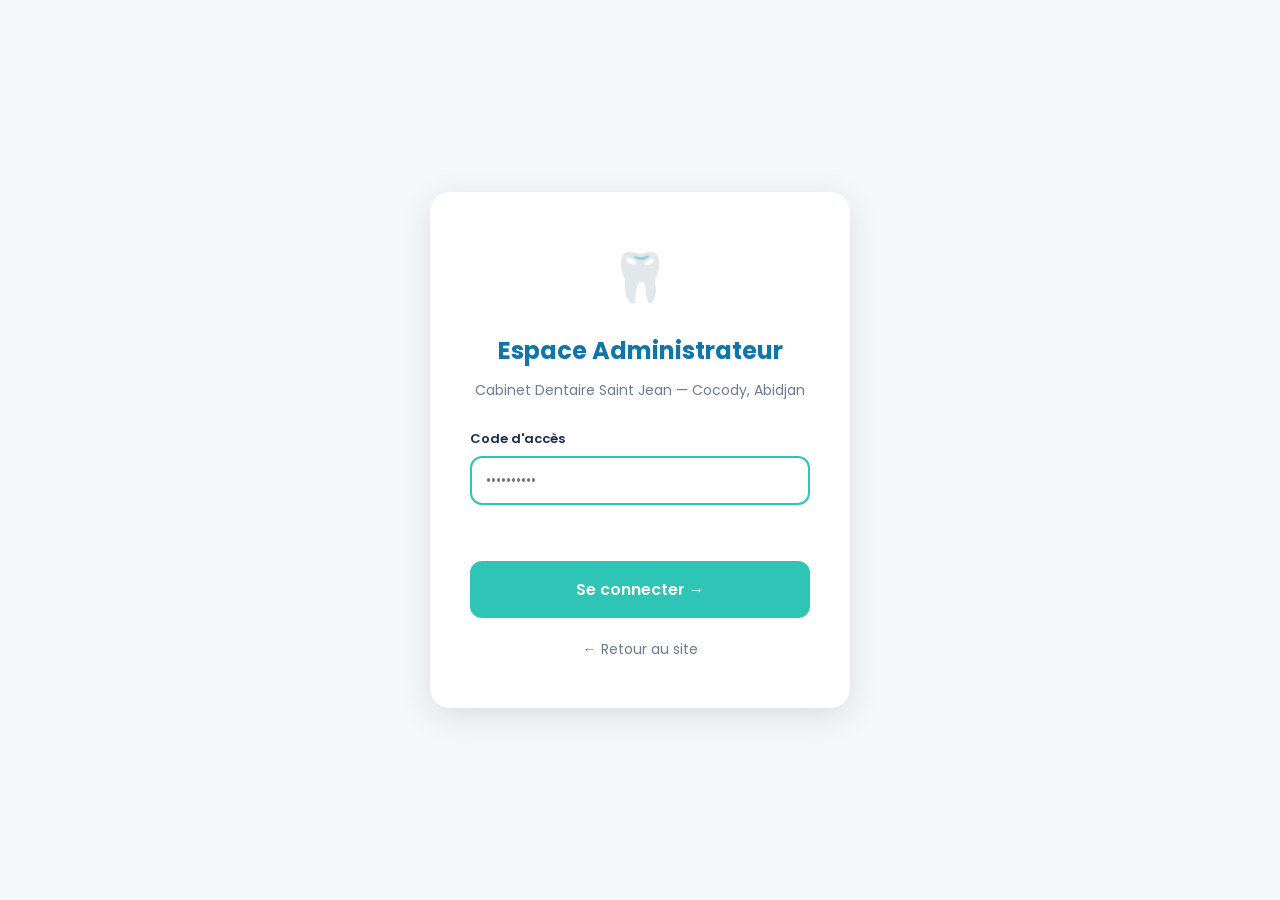
==== admin.html @ 327d853f "Add files via upload" ====
<!DOCTYPE html>
<html lang="fr">
<head>
  <meta charset="UTF-8" />
  <meta name="viewport" content="width=device-width, initial-scale=1.0" />
  <title>Administration — Cabinet Dentaire Saint Jean</title>
  <link rel="preconnect" href="https://fonts.googleapis.com">
  <link rel="preconnect" href="https://fonts.gstatic.com" crossorigin>
  <link href="https://fonts.googleapis.com/css2?family=Poppins:wght@300;400;500;600;700;800&display=swap" rel="stylesheet">
  <link rel="stylesheet" href="styles.css" />
</head>
<body class="admin-body">
  <div class="admin-login-card">
    <div class="logo-icon">🦷</div>
    <h1>Espace Administrateur</h1>
    <p>Cabinet Dentaire Saint Jean — Cocody, Abidjan</p>
    <form onsubmit="adminLogin(event)">
      <div class="form-group">
        <label for="adminPass">Code d'accès</label>
        <input type="password" id="adminPass" required placeholder="••••••••••" autocomplete="off" autofocus />
      </div>
      <div class="form-error" id="adminError"></div>
      <button type="submit" class="btn btn-cta btn-lg">Se connecter →</button>
    </form>
    <a href="index.html" class="admin-back">← Retour au site</a>
  </div>

  <script>
    const ADMIN_CODE = 'Digitaldream';

    function adminLogin(event) {
      event.preventDefault();
      const code = document.getElementById('adminPass').value.trim();
      const error = document.getElementById('adminError');
      if (code === ADMIN_CODE) {
        sessionStorage.setItem('admin', 'true');
        window.location.href = 'dashboard.html';
      } else {
        error.textContent = 'Code d\'accès incorrect.';
        document.getElementById('adminPass').value = '';
      }
    }
  </script>
</body>
</html>
---- styles.css ----
:root {
  --white: #FFFFFF;
  --primary: #0E76A8;
  --primary-dark: #0A5A82;
  --primary-light: #E8F4FA;
  --accent: #2EC4B6;
  --accent-dark: #25A99C;
  --accent-light: #E0F7F4;
  --bg-alt: #F5F8FA;
  --text: #1A2B4C;
  --text-muted: #6B7B95;
  --border: #E2E8F0;
  --shadow: 0 2px 12px rgba(26, 43, 76, 0.06);
  --shadow-lg: 0 8px 32px rgba(26, 43, 76, 0.12);
  --radius: 12px;
  --radius-lg: 20px;
  --transition: 0.3s ease;
}

* { margin: 0; padding: 0; box-sizing: border-box; }

html { scroll-behavior: smooth; }

body {
  font-family: 'Poppins', sans-serif;
  color: var(--text);
  background: var(--white);
  line-height: 1.6;
  overflow-x: hidden;
}

.container { max-width: 1140px; margin: 0 auto; padding: 0 24px; }

/* BUTTONS */
.btn {
  display: inline-flex;
  align-items: center;
  justify-content: center;
  gap: 8px;
  padding: 12px 28px;
  border: none;
  border-radius: var(--radius);
  font-family: 'Poppins', sans-serif;
  font-size: 15px;
  font-weight: 600;
  cursor: pointer;
  transition: all var(--transition);
  text-decoration: none;
  white-space: nowrap;
}
.btn-cta {
  background: var(--accent);
  color: var(--white);
}
.btn-cta:hover {
  background: var(--accent-dark);
  transform: translateY(-2px);
  box-shadow: 0 6px 20px rgba(46, 196, 182, 0.35);
}
.btn-outline {
  background: transparent;
  color: var(--primary);
  border: 2px solid var(--primary);
}
.btn-outline:hover {
  background: var(--primary);
  color: var(--white);
}
.btn-lg { padding: 16px 36px; font-size: 16px; }
.btn-full { width: 100%; }

/* HEADER */
.header {
  position: sticky;
  top: 0;
  z-index: 100;
  background: var(--white);
  border-bottom: 1px solid var(--border);
  transition: box-shadow var(--transition);
}
.header.scrolled { box-shadow: var(--shadow); }
.header-inner {
  display: flex;
  align-items: center;
  justify-content: space-between;
  height: 72px;
}
.logo {
  display: flex;
  align-items: center;
  gap: 10px;
  text-decoration: none;
  color: var(--text);
}
.logo-icon { font-size: 28px; }
.logo-text { display: flex; flex-direction: column; line-height: 1.1; }
.logo-text strong { color: var(--primary); font-size: 18px; font-weight: 700; }
.logo-text small { color: var(--text-muted); font-size: 11px; font-weight: 500; letter-spacing: 0.05em; }
.nav {
  display: flex;
  gap: 32px;
}
.nav a {
  color: var(--text);
  text-decoration: none;
  font-size: 14px;
  font-weight: 500;
  transition: color var(--transition);
}
.nav a:hover { color: var(--primary); }
.burger { display: none; background: none; border: none; font-size: 24px; cursor: pointer; color: var(--text); }

/* HERO */
.hero { padding: 60px 0 80px; background: linear-gradient(135deg, var(--white) 0%, var(--primary-light) 100%); }
.hero-inner { display: flex; align-items: center; gap: 60px; }
.hero-content { flex: 1; }
.hero-badge {
  display: inline-block;
  background: var(--white);
  color: var(--primary);
  padding: 8px 18px;
  border-radius: 50px;
  font-size: 13px;
  font-weight: 600;
  margin-bottom: 24px;
  box-shadow: var(--shadow);
}
.hero h1 {
  font-size: clamp(32px, 5vw, 52px);
  font-weight: 800;
  line-height: 1.15;
  color: var(--primary);
  margin-bottom: 20px;
}
.text-accent { color: var(--accent); }
.hero-sub {
  font-size: 18px;
  color: var(--text-muted);
  margin-bottom: 32px;
  max-width: 520px;
}
.hero-actions { display: flex; gap: 16px; margin-bottom: 40px; flex-wrap: wrap; }
.hero-stats { display: flex; gap: 40px; }
.hero-stats > div { display: flex; flex-direction: column; }
.hero-stats strong { font-size: 28px; color: var(--primary); font-weight: 700; }
.hero-stats span { font-size: 13px; color: var(--text-muted); }
.hero-image { flex: 1; position: relative; }
.hero-image img {
  width: 100%;
  border-radius: var(--radius-lg);
  box-shadow: var(--shadow-lg);
  object-fit: cover;
  aspect-ratio: 4/3;
}
.hero-card {
  position: absolute;
  bottom: -20px;
  left: -20px;
  background: var(--white);
  padding: 16px 20px;
  border-radius: var(--radius);
  box-shadow: var(--shadow-lg);
  display: flex;
  align-items: center;
  gap: 12px;
}
.hero-card-icon {
  width: 40px; height: 40px;
  background: var(--accent-light);
  color: var(--accent-dark);
  border-radius: 50%;
  display: flex; align-items: center; justify-content: center;
  font-size: 20px; font-weight: 700;
}
.hero-card strong { display: block; font-size: 14px; color: var(--text); }
.hero-card span { font-size: 12px; color: var(--text-muted); }

/* TRUST BAR */
.trust-bar { background: var(--primary); padding: 28px 0; }
.trust-inner { display: flex; justify-content: space-around; flex-wrap: wrap; gap: 20px; }
.trust-item { display: flex; align-items: center; gap: 12px; color: var(--white); }
.trust-icon { font-size: 22px; }
.trust-item strong { display: block; font-size: 16px; }
.trust-item small { font-size: 12px; opacity: 0.8; }

/* SECTIONS */
.section { padding: 80px 0; }
.section-alt { background: var(--bg-alt); }
.section-head { text-align: center; max-width: 600px; margin: 0 auto 50px; }
.eyebrow {
  color: var(--accent-dark);
  font-size: 13px;
  font-weight: 600;
  text-transform: uppercase;
  letter-spacing: 0.1em;
  margin-bottom: 12px;
}
.section-head h2 {
  font-size: clamp(26px, 4vw, 38px);
  font-weight: 700;
  color: var(--primary);
  line-height: 1.2;
  margin-bottom: 16px;
}
.section-head p { color: var(--text-muted); font-size: 16px; }

/* SERVICES */
.services-grid {
  display: grid;
  grid-template-columns: repeat(3, 1fr);
  gap: 24px;
}
.service-card {
  background: var(--white);
  border-radius: var(--radius-lg);
  padding: 36px 28px;
  box-shadow: var(--shadow);
  transition: all var(--transition);
  border: 1px solid var(--border);
}
.service-card:hover {
  transform: translateY(-6px);
  box-shadow: var(--shadow-lg);
  border-color: var(--accent);
}
.service-icon {
  width: 56px; height: 56px;
  background: var(--primary-light);
  border-radius: var(--radius);
  display: flex; align-items: center; justify-content: center;
  font-size: 28px;
  margin-bottom: 20px;
}
.service-card h3 { font-size: 20px; font-weight: 600; color: var(--text); margin-bottom: 10px; }
.service-card p { color: var(--text-muted); font-size: 14px; margin-bottom: 16px; }
.service-price {
  font-size: 18px;
  font-weight: 700;
  color: var(--accent-dark);
  padding-top: 14px;
  border-top: 1px solid var(--border);
}

/* FEATURES */
.features-grid {
  display: grid;
  grid-template-columns: repeat(3, 1fr);
  gap: 32px;
}
.feature-card { text-align: center; padding: 20px; }
.feature-icon {
  width: 72px; height: 72px;
  background: var(--accent-light);
  border-radius: 50%;
  display: flex; align-items: center; justify-content: center;
  font-size: 32px;
  margin: 0 auto 20px;
}
.feature-card h3 { font-size: 20px; font-weight: 600; color: var(--text); margin-bottom: 10px; }
.feature-card p { color: var(--text-muted); font-size: 15px; }

/* MEDECIN */
.medecin-inner { display: flex; align-items: center; gap: 50px; }
.medecin-image { flex: 1; }
.medecin-image img {
  width: 100%;
  border-radius: var(--radius-lg);
  box-shadow: var(--shadow-lg);
  aspect-ratio: 3/4;
  object-fit: cover;
}
.medecin-content { flex: 1; }
.medecin-content h2 { font-size: 32px; font-weight: 700; color: var(--primary); margin-bottom: 8px; }
.medecin-title { font-size: 14px; color: var(--accent-dark); font-weight: 600; margin-bottom: 16px; }
.medecin-bio { color: var(--text-muted); font-size: 15px; margin-bottom: 24px; }
.medecin-credentials { margin-bottom: 28px; }
.cred-item { display: flex; align-items: center; gap: 10px; margin-bottom: 12px; font-size: 14px; color: var(--text); }
.cred-item span { color: var(--accent); font-weight: 700; }

/* REVIEWS */
.reviews-grid {
  display: grid;
  grid-template-columns: repeat(3, 1fr);
  gap: 24px;
}
.review-card {
  background: var(--white);
  border-radius: var(--radius-lg);
  padding: 28px;
  box-shadow: var(--shadow);
  border: 1px solid var(--border);
}
.review-stars { color: #FFB400; font-size: 18px; margin-bottom: 14px; }
.review-card p { color: var(--text); font-size: 14px; margin-bottom: 20px; font-style: italic; }
.review-author { display: flex; align-items: center; gap: 12px; }
.review-avatar {
  width: 44px; height: 44px;
  background: var(--primary);
  color: var(--white);
  border-radius: 50%;
  display: flex; align-items: center; justify-content: center;
  font-size: 16px; font-weight: 600;
}
.review-author strong { display: block; font-size: 14px; }
.review-author small { font-size: 12px; color: var(--text-muted); }

/* FAQ */
.faq-inner { max-width: 760px; margin: 0 auto; }
.faq-list { display: flex; flex-direction: column; gap: 12px; }
.faq-item {
  background: var(--white);
  border-radius: var(--radius);
  border: 1px solid var(--border);
  overflow: hidden;
}
.faq-q {
  width: 100%;
  text-align: left;
  background: none;
  border: none;
  padding: 20px 24px;
  font-size: 16px;
  font-weight: 600;
  color: var(--text);
  cursor: pointer;
  display: flex;
  justify-content: space-between;
  align-items: center;
  font-family: 'Poppins', sans-serif;
}
.faq-icon { font-size: 22px; color: var(--accent); transition: transform var(--transition); }
.faq-item.open .faq-icon { transform: rotate(45deg); }
.faq-a {
  max-height: 0;
  overflow: hidden;
  transition: max-height var(--transition);
}
.faq-a p { padding: 0 24px 20px; color: var(--text-muted); font-size: 14px; }
.faq-item.open .faq-a { max-height: 200px; }

/* CTA BANNER */
.cta-banner { background: var(--primary); padding: 60px 0; text-align: center; }
.cta-banner h2 { color: var(--white); font-size: 32px; font-weight: 700; margin-bottom: 12px; }
.cta-banner p { color: rgba(255,255,255,0.85); font-size: 16px; margin-bottom: 28px; }

/* FOOTER */
.footer { background: var(--text); color: rgba(255,255,255,0.7); padding: 60px 0 0; }
.footer-inner { display: grid; grid-template-columns: 2fr 1fr 1fr 1fr; gap: 40px; padding-bottom: 40px; }
.footer-logo { margin-bottom: 16px; }
.footer-logo .logo-text strong { color: var(--white); }
.footer-desc { font-size: 14px; line-height: 1.6; max-width: 300px; }
.footer-col h4 { color: var(--white); font-size: 15px; font-weight: 600; margin-bottom: 14px; }
.footer-col p { font-size: 14px; line-height: 1.7; }
.footer-col a { display: block; color: rgba(255,255,255,0.7); text-decoration: none; font-size: 14px; margin-bottom: 8px; transition: color var(--transition); }
.footer-col a:hover { color: var(--accent); }
.footer-bottom { border-top: 1px solid rgba(255,255,255,0.1); padding: 20px 0; }
.footer-bottom .container { display: flex; justify-content: space-between; align-items: center; }
.footer-bottom p { font-size: 13px; }
#footer-name { cursor: default; user-select: none; }

/* MODAL */
.modal-overlay {
  position: fixed;
  inset: 0;
  background: rgba(26, 43, 76, 0.5);
  display: none;
  align-items: center;
  justify-content: center;
  z-index: 1000;
  padding: 20px;
  overflow-y: auto;
}
.modal-overlay.open { display: flex; }
.modal {
  background: var(--white);
  border-radius: var(--radius-lg);
  max-width: 560px;
  width: 100%;
  padding: 40px;
  position: relative;
  max-height: 90vh;
  overflow-y: auto;
  animation: modalIn 0.3s ease;
}
@keyframes modalIn { from { opacity: 0; transform: translateY(20px); } to { opacity: 1; transform: translateY(0); } }
.modal-close {
  position: absolute;
  top: 16px; right: 16px;
  width: 36px; height: 36px;
  border: none;
  background: var(--bg-alt);
  border-radius: 50%;
  font-size: 22px;
  cursor: pointer;
  color: var(--text-muted);
  transition: all var(--transition);
}
.modal-close:hover { background: var(--border); color: var(--text); }
.modal-title { font-size: 26px; font-weight: 700; color: var(--primary); margin-bottom: 8px; }
.modal-sub { color: var(--text-muted); font-size: 14px; margin-bottom: 28px; }

/* FORM */
.form-row { display: flex; gap: 16px; margin-bottom: 18px; }
.form-group { flex: 1; }
.form-group label {
  display: block;
  font-size: 13px;
  font-weight: 600;
  color: var(--text);
  margin-bottom: 6px;
}
.req { color: #e23d2b; }
.form-group input,
.form-group select {
  width: 100%;
  padding: 12px 14px;
  border: 2px solid var(--border);
  border-radius: var(--radius);
  font-family: 'Poppins', sans-serif;
  font-size: 14px;
  color: var(--text);
  transition: border var(--transition);
  background: var(--white);
}
.form-group input:focus,
.form-group select:focus {
  outline: none;
  border-color: var(--accent);
}
.form-error {
  color: #e23d2b;
  font-size: 14px;
  margin-bottom: 16px;
  min-height: 20px;
}

/* TICKET */
.ticket-card {
  background: var(--white);
  border: 2px solid var(--accent);
  border-radius: var(--radius-lg);
  overflow: hidden;
  margin-bottom: 20px;
}
.ticket-header {
  background: var(--primary);
  color: var(--white);
  padding: 20px 28px;
  display: flex;
  justify-content: space-between;
  align-items: center;
}
.ticket-logo { font-size: 18px; font-weight: 700; }
.ticket-confirmed { display: flex; align-items: center; gap: 6px; font-size: 14px; font-weight: 600; }
.ticket-check {
  width: 22px; height: 22px;
  background: var(--accent);
  border-radius: 50%;
  display: flex; align-items: center; justify-content: center;
  font-size: 14px;
}
.ticket-body { padding: 28px; text-align: center; }
.ticket-label { font-size: 13px; color: var(--text-muted); text-transform: uppercase; letter-spacing: 0.08em; margin-bottom: 8px; }
.ticket-id { font-size: 32px; font-weight: 800; color: var(--primary); margin-bottom: 24px; letter-spacing: 0.02em; }
.ticket-details { text-align: left; margin-bottom: 24px; }
.ticket-row {
  display: flex;
  justify-content: space-between;
  padding: 10px 0;
  border-bottom: 1px solid var(--border);
  font-size: 14px;
}
.ticket-row span { color: var(--text-muted); }
.ticket-row strong { color: var(--text); }
.ticket-qr { display: flex; justify-content: center; margin-bottom: 20px; }
.ticket-qr img { width: 140px; height: 140px; border-radius: var(--radius); }
.ticket-instruction { font-size: 13px; color: var(--text-muted); padding: 0 20px; }
.ticket-actions { display: flex; gap: 12px; flex-wrap: wrap; }
.ticket-actions .btn { flex: 1; min-width: 180px; }

/* ADMIN PAGES */
.admin-body {
  background: var(--bg-alt);
  min-height: 100vh;
  display: flex;
  align-items: center;
  justify-content: center;
  padding: 24px;
}
.admin-login-card {
  background: var(--white);
  border-radius: var(--radius-lg);
  padding: 48px 40px;
  max-width: 420px;
  width: 100%;
  box-shadow: var(--shadow-lg);
  text-align: center;
}
.admin-login-card .logo-icon { font-size: 48px; margin-bottom: 16px; }
.admin-login-card h1 { font-size: 24px; font-weight: 700; color: var(--primary); margin-bottom: 8px; }
.admin-login-card p { color: var(--text-muted); font-size: 14px; margin-bottom: 28px; }
.admin-login-card .form-group { margin-bottom: 20px; text-align: left; }
.admin-login-card .btn-cta { width: 100%; }
.admin-back { display: block; margin-top: 20px; color: var(--text-muted); text-decoration: none; font-size: 14px; }
.admin-back:hover { color: var(--primary); }

/* DASHBOARD */
.dash-body { background: var(--bg-alt); min-height: 100vh; }
.dash-header {
  background: var(--white);
  border-bottom: 1px solid var(--border);
  padding: 16px 0;
  position: sticky; top: 0; z-index: 50;
}
.dash-header-inner {
  display: flex; align-items: center; justify-content: space-between;
  max-width: 1200px; margin: 0 auto; padding: 0 24px;
}
.dash-header .logo-text strong { color: var(--primary); }
.dash-logout {
  background: none; border: 1px solid var(--border);
  padding: 8px 18px; border-radius: var(--radius);
  color: var(--text); font-size: 14px; font-weight: 500;
  cursor: pointer; transition: all var(--transition); font-family: 'Poppins', sans-serif;
}
.dash-logout:hover { background: #e23d2b; color: var(--white); border-color: #e23d2b; }
.dash-main { max-width: 1200px; margin: 0 auto; padding: 32px 24px; }
.dash-title { font-size: 28px; font-weight: 700; color: var(--primary); margin-bottom: 24px; }
.dash-stats { display: grid; grid-template-columns: repeat(3, 1fr); gap: 16px; margin-bottom: 28px; }
.dash-stat {
  background: var(--white); border-radius: var(--radius); padding: 24px;
  box-shadow: var(--shadow); text-align: center;
}
.dash-stat strong { display: block; font-size: 32px; color: var(--primary); font-weight: 700; }
.dash-stat span { font-size: 13px; color: var(--text-muted); }
.dash-filters {
  display: flex; gap: 12px; margin-bottom: 20px; flex-wrap: wrap; align-items: center;
}
.dash-filters input, .dash-filters select {
  padding: 10px 14px; border: 2px solid var(--border); border-radius: var(--radius);
  font-family: 'Poppins', sans-serif; font-size: 14px; color: var(--text);
}
.dash-filters input:focus, .dash-filters select:focus { outline: none; border-color: var(--accent); }
.dash-export {
  background: var(--accent); color: var(--white); border: none;
  padding: 10px 20px; border-radius: var(--radius); font-size: 14px;
  font-weight: 600; cursor: pointer; font-family: 'Poppins', sans-serif;
  margin-left: auto;
}
.dash-export:hover { background: var(--accent-dark); }
.dash-table-wrap {
  background: var(--white); border-radius: var(--radius); box-shadow: var(--shadow);
  overflow-x: auto;
}
.dash-table { width: 100%; border-collapse: collapse; min-width: 900px; }
.dash-table th {
  background: var(--bg-alt); padding: 14px 16px; text-align: left;
  font-size: 12px; font-weight: 600; color: var(--text-muted);
  text-transform: uppercase; letter-spacing: 0.05em;
  border-bottom: 1px solid var(--border);
}
.dash-table td {
  padding: 14px 16px; font-size: 14px; color: var(--text);
  border-bottom: 1px solid var(--border);
}
.dash-table tr:hover { background: var(--bg-alt); }
.status-select {
  padding: 6px 10px; border: 2px solid var(--border); border-radius: 8px;
  font-size: 13px; font-family: 'Poppins', sans-serif; cursor: pointer;
}
.status-confirmed { color: var(--accent-dark); font-weight: 600; }
.status-terminated { color: var(--primary); font-weight: 600; }
.status-cancelled { color: #e23d2b; font-weight: 600; }
.dash-action {
  background: none; border: 1px solid var(--border); border-radius: 6px;
  padding: 6px 10px; font-size: 13px; cursor: pointer; margin-right: 6px;
  font-family: 'Poppins', sans-serif; transition: all var(--transition);
}
.dash-action:hover { border-color: var(--primary); color: var(--primary); }
.dash-action.danger:hover { border-color: #e23d2b; color: #e23d2b; background: #fef2f2; }
.dash-empty { text-align: center; padding: 60px 20px; color: var(--text-muted); }
.dash-loading { text-align: center; padding: 60px 20px; color: var(--text-muted); font-size: 15px; }

/* TOAST */
.toast {
  position: fixed; bottom: 24px; left: 50%; transform: translateX(-50%);
  background: var(--text); color: var(--white);
  padding: 14px 28px; border-radius: var(--radius);
  font-size: 14px; font-weight: 500; z-index: 2000;
  opacity: 0; pointer-events: none; transition: opacity var(--transition);
}
.toast.show { opacity: 1; }

/* RESPONSIVE */
@media (max-width: 900px) {
  .nav { display: none; }
  .burger { display: block; }
  .nav.open {
    display: flex; flex-direction: column;
    position: absolute; top: 72px; left: 0; right: 0;
    background: var(--white); padding: 20px 24px;
    border-bottom: 1px solid var(--border); box-shadow: var(--shadow);
  }
  .hero-inner { flex-direction: column; gap: 40px; }
  .hero-image { width: 100%; }
  .medecin-inner { flex-direction: column; gap: 32px; }
  .medecin-image { width: 100%; max-width: 400px; margin: 0 auto; }
  .services-grid { grid-template-columns: repeat(2, 1fr); }
  .features-grid { grid-template-columns: 1fr; }
  .reviews-grid { grid-template-columns: 1fr; }
  .footer-inner { grid-template-columns: 1fr 1fr; }
  .dash-stats { grid-template-columns: 1fr; }
}
@media (max-width: 600px) {
  .services-grid { grid-template-columns: 1fr; }
  .footer-inner { grid-template-columns: 1fr; }
  .form-row { flex-direction: column; gap: 0; }
  .hero-stats { gap: 20px; }
  .hero-stats strong { font-size: 22px; }
  .trust-inner { flex-direction: column; align-items: center; gap: 16px; }
  .footer-bottom .container { flex-direction: column; gap: 8px; text-align: center; }
  .ticket-actions { flex-direction: column; }
  .ticket-actions .btn { min-width: unset; }
}
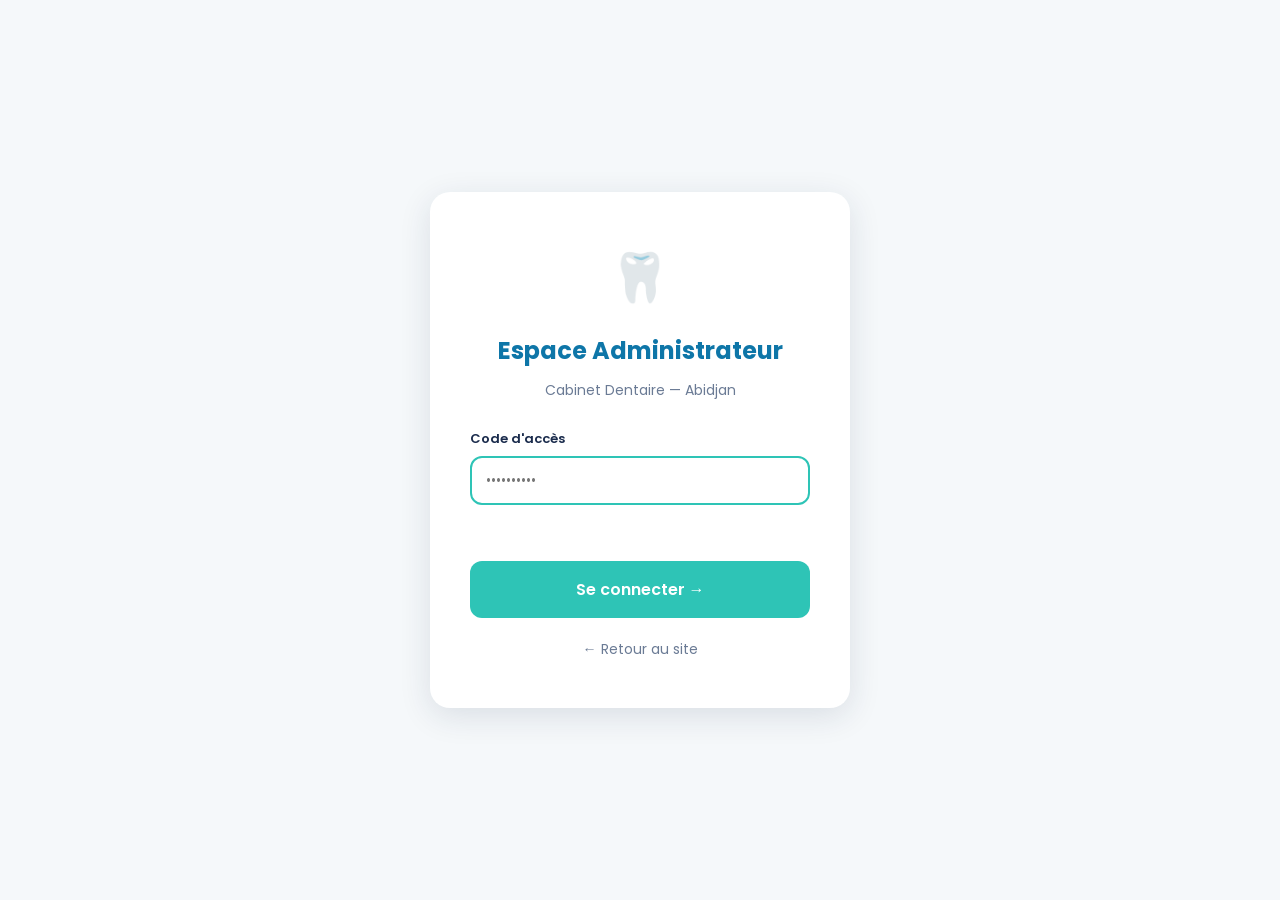
==== commit bae0b196: "Add files via upload" ====
--- a/admin.html
+++ b/admin.html
@@ -13,7 +13,7 @@
   <div class="admin-login-card">
     <div class="logo-icon">🦷</div>
     <h1>Espace Administrateur</h1>
-    <p>Cabinet Dentaire Saint Jean — Cocody, Abidjan</p>
+    <p>Cabinet Dentaire  —  Abidjan</p>
     <form onsubmit="adminLogin(event)">
       <div class="form-group">
         <label for="adminPass">Code d'accès</label>
--- a/styles.css
+++ b/styles.css
@@ -54,6 +54,7 @@
 }
 .btn-cta:hover {
   background: var(--accent-dark);
+  letter-spacing: 1px;
   transform: translateY(-2px);
   box-shadow: 0 6px 20px rgba(46, 196, 182, 0.35);
 }
@@ -100,16 +101,65 @@
   display: flex;
   gap: 32px;
 }
+
 .nav a {
   color: var(--text);
   text-decoration: none;
   font-size: 14px;
   font-weight: 500;
   transition: color var(--transition);
-}
-.nav a:hover { color: var(--primary); }
-.burger { display: none; background: none; border: none; font-size: 24px; cursor: pointer; color: var(--text); }
-
+  
+  position: relative;
+  padding: 6px 0;
+  display: inline-block;
+  overflow: hidden;
+}
+
+/* Couleurs médicales */
+:root {
+  --green-medical: #10b981; /* Vert médical */
+  --blue-medical: #0284c7;  /* Bleu médical */
+}
+
+/* Pseudo-éléments pour les deux barres */
+.nav a::before,
+.nav a::after {
+  content: "";
+  position: absolute;
+  left: 0;
+  right: 0;
+  height: 2px;
+  transition: transform 0.35s cubic-bezier(0.4, 0, 0.2, 1);
+}
+
+/* BARRE DU HAUT : Vert médical (de droite vers la gauche) */
+.nav a::before {
+  top: 0;
+  background-color: var(--green-medical);
+  transform: translateX(101%);
+}
+
+/* BARRE DU BAS : Bleu médical (de gauche vers la droite) */
+.nav a::after {
+  bottom: 0;
+  background-color: var(--blue-medical);
+  transform: translateX(-101%);
+}
+
+/* ANIMATION DES BARRES AU SURVOL (Le texte garde sa couleur d'origine) */
+.nav a:hover::before,
+.nav a:hover::after {
+  transform: translateX(0);
+}
+
+.burger { 
+  display: none; 
+  background: none; 
+  border: none; 
+  font-size: 24px; 
+  cursor: pointer; 
+  color: var(--text); 
+}
 /* HERO */
 .hero { padding: 60px 0 80px; background: linear-gradient(135deg, var(--white) 0%, var(--primary-light) 100%); }
 .hero-inner { display: flex; align-items: center; gap: 60px; }
@@ -176,17 +226,92 @@
 .hero-card span { font-size: 12px; color: var(--text-muted); }
 
 /* TRUST BAR */
-.trust-bar { background: var(--primary); padding: 28px 0; }
-.trust-inner { display: flex; justify-content: space-around; flex-wrap: wrap; gap: 20px; }
-.trust-item { display: flex; align-items: center; gap: 12px; color: var(--white); }
-.trust-icon { font-size: 22px; }
+.trust-bar { 
+  background: var(--primary); 
+  padding: 28px 0; 
+  overflow: hidden;
+}
+
+.trust-inner { 
+  display: flex; 
+  justify-content: space-around; 
+  flex-wrap: wrap; 
+  gap: 20px; 
+}
+
+.trust-item { 
+  display: flex; 
+  align-items: center; 
+  gap: 12px; 
+  color: var(--white); 
+  
+  /* État initial : masqué et décalé vers le bas */
+  opacity: 0;
+  transform: translateY(30px) scale(0.95);
+  
+  /* Transition fluide quand la classe .visible est ajoutée */
+  transition: opacity 0.6s cubic-bezier(0.16, 1, 0.3, 1), 
+              transform 0.6s cubic-bezier(0.16, 1, 0.3, 1);
+}
+
+/* État animé une fois visible à l'écran */
+.trust-item.visible {
+  opacity: 1;
+  transform: translateY(0) scale(1);
+}
+
+/* Délais d'apparition en cascade */
+.trust-item:nth-child(1).visible { transition-delay: 0.1s; }
+.trust-item:nth-child(2).visible { transition-delay: 0.35s; }
+.trust-item:nth-child(3).visible { transition-delay: 0.50s; }
+.trust-item:nth-child(4).visible { transition-delay: 0.60s; }
+
+/* Animation au survol (Hover) */
+.trust-item:hover {
+  transform: translateY(-4px) scale(1.05) !important;
+  filter: drop-shadow(0 4px 8px rgba(0, 0, 0, 0.15));
+}
+
+.trust-icon { 
+  font-size: 22px; 
+  display: inline-block;
+  transition: transform 0.3s ease;
+}
+
+.trust-item:hover .trust-icon {
+  transform: scale(1.2) rotate(5deg);
+}
+
 .trust-item strong { display: block; font-size: 16px; }
 .trust-item small { font-size: 12px; opacity: 0.8; }
 
 /* SECTIONS */
 .section { padding: 80px 0; }
-.section-alt { background: var(--bg-alt); }
-.section-head { text-align: center; max-width: 600px; margin: 0 auto 50px; }
+/* SECTION ET MOTIF DENTAIRE DE FOND */
+#services {
+  position: relative;
+  overflow: hidden;
+
+  /* Espacement en haut et en bas */
+  padding-top: 80px;
+  padding-bottom: 80px;
+}
+
+.dental-bg-pattern {
+  position: absolute;
+  top: 0; left: 0; right: 0; bottom: 0;
+  pointer-events: none;
+  opacity: 0.04; /* Filigrane très doux */
+  background-image: url("data:image/svg+xml,%3Csvg xmlns='http://www.w3.org/2000/svg' width='80' height='80' viewBox='0 0 24 24' fill='none' stroke='%23000' stroke-width='1'%3E%3Cpath d='M12 2C8.5 2 6 4.5 6 8c0 3 1.5 6.5 2.5 10 .5 1.5 1 3.5 2 3.5s1.5-1.5 1.5-3c0-1.5 0-1.5 1-1.5s1 0 1 1.5c0 1.5.5 3 1.5 3s1.5-2 2-3.5c1-3.5 2.5-7 2.5-10 0-3.5-2.5-6-6-6z'/%3E%3C/svg%3E");
+  background-size: 100px 100px;
+  z-index: 0;
+}
+
+#services .container {
+  position: relative;
+  z-index: 1;
+}
+
 .eyebrow {
   color: var(--accent-dark);
   font-size: 13px;
@@ -195,70 +320,269 @@
   letter-spacing: 0.1em;
   margin-bottom: 12px;
 }
+
 .section-head h2 {
   font-size: clamp(26px, 4vw, 38px);
   font-weight: 700;
   color: var(--primary);
   line-height: 1.2;
   margin-bottom: 16px;
-}
-.section-head p { color: var(--text-muted); font-size: 16px; }
-
-/* SERVICES */
-.services-grid {
+  text-align: center;
+}
+
+.section-head p { color: var(--text-muted); font-size: 16px; text-align: center; max-width: 600px; margin: 0 auto; }
+
+/* CONTENEUR VERTICAL */
+.services-vertical {
+  display: flex;
+  flex-direction: column;
+  gap: 20px;
+  max-width: 800px;
+  margin: 40px auto 0 auto;
+}
+
+/* CARTE SERVICE VERTICALE */
+.service-card-v {
+  background: var(--white);
+  border-radius: var(--radius-lg);
+  padding: 24px 28px;
+  box-shadow: var(--shadow);
+  border: 1px solid var(--border);
+  display: flex;
+  align-items: center;
+  gap: 24px;
+
+  /* État masqué avant le scroll */
+  opacity: 0;
+  transform: translateY(35px);
+  transition: opacity 0.6s cubic-bezier(0.16, 1, 0.3, 1),
+              transform 0.6s cubic-bezier(0.16, 1, 0.3, 1),
+              box-shadow 0.3s ease, border-color 0.3s ease;
+}
+
+/* Apparition au scroll via JS */
+.service-card-v.visible {
+  opacity: 1;
+  transform: translateY(0);
+}
+
+.service-card-v:hover {
+  transform: translateY(-4px) !important;
+  box-shadow: var(--shadow-lg);
+  border-color: var(--accent);
+}
+
+/* ICONES */
+/* STYLE DES NUMÉROS */
+.service-icon {
+  width: 56px;
+  height: 56px;
+  min-width: 56px;
+  background: var(--primary-light);
+  border-radius: var(--radius);
+  display: flex;
+  align-items: center;
+  justify-content: center;
+  transition: background-color 0.3s ease, transform 0.3s ease;
+}
+
+.service-icon span {
+  font-size: 18px;
+  font-weight: 700;
+  color: var(--primary);
+  letter-spacing: -0.5px;
+  transition: color 0.3s ease, transform 0.3s ease;
+}
+
+/* Effet interactif au survol (Hover) */
+.service-card-v:hover .service-icon {
+  background-color: var(--primary);
+  transform: scale(1.08);
+}
+
+.service-card-v:hover .service-icon span {
+  color: var(--white);
+}
+
+/* CONTENU */
+.service-content {
+  flex: 1;
+}
+
+.service-header {
+  display: flex;
+  justify-content: space-between;
+  align-items: center;
+  margin-bottom: 8px;
+}
+
+.service-card-v h3 {
+  font-size: 20px;
+  font-weight: 600;
+  color: var(--text);
+  margin: 0;
+}
+
+.service-price {
+  font-size: 16px;
+  font-weight: 700;
+  color: var(--accent-dark);
+  background: rgba(16, 185, 129, 0.08);
+  padding: 4px 12px;
+  border-radius: 20px;
+}
+
+.service-card-v p {
+  color: var(--text-muted);
+  font-size: 14px;
+  margin: 0;
+  line-height: 1.5;
+}
+
+/* RESPONSIVE SMARTPHONE */
+@media (max-width: 600px) {
+  .service-card-v {
+    flex-direction: column;
+    align-items: flex-start;
+    gap: 16px;
+  }
+  .service-header {
+    width: 100%;
+  }
+}
+
+
+/* FEATURES */
+.section-why {
+  padding: 90px 0;
+  background: radial-gradient(circle at 50% 0%, rgba(16, 185, 129, 0.05) 0%, transparent 70%);
+}
+
+.text-center {
+  text-align: center;
+  max-width: 600px;
+  margin: 0 auto 48px auto;
+}
+
+/* GRILLE BENTO ASYMÉTRIQUE */
+.bento-grid {
   display: grid;
   grid-template-columns: repeat(3, 1fr);
   gap: 24px;
 }
-.service-card {
-  background: var(--white);
-  border-radius: var(--radius-lg);
-  padding: 36px 28px;
-  box-shadow: var(--shadow);
-  transition: all var(--transition);
+
+/* CARTE DE BASE */
+.bento-card {
+  position: relative;
+  background: var(--white);
   border: 1px solid var(--border);
-}
-.service-card:hover {
+  border-radius: 20px;
+  padding: 32px;
+  display: flex;
+  flex-direction: column;
+  justify-content: space-between;
+  overflow: hidden;
+  transition: transform 0.4s cubic-bezier(0.16, 1, 0.3, 1), 
+              border-color 0.4s ease, 
+              box-shadow 0.4s ease;
+}
+
+/* CARTE VEDETTE (Taille doublée) */
+.bento-hero {
+  grid-column: span 2;
+  background: linear-gradient(135deg, #ffffff 0%, #f4fbf7 100%);
+  border-color: rgba(16, 185, 129, 0.3);
+}
+
+.bento-badge {
+  align-self: flex-start;
+  background: rgba(16, 185, 129, 0.12);
+  color: var(--accent-dark, #059669);
+  font-size: 11px;
+  font-weight: 700;
+  text-transform: uppercase;
+  letter-spacing: 0.08em;
+  padding: 6px 14px;
+  border-radius: 100px;
+  margin-bottom: 24px;
+}
+
+/* ICONES ET CONTENU */
+.bento-icon-wrapper {
+  width: 52px;
+  height: 52px;
+  background: var(--primary-light, #e0f2fe);
+  border-radius: 14px;
+  display: flex;
+  align-items: center;
+  justify-content: center;
+  margin-bottom: 20px;
+  transition: transform 0.3s ease, background-color 0.3s ease;
+}
+
+.bento-icon-wrapper svg {
+  width: 26px;
+  height: 26px;
+  stroke: var(--primary, #0284c7);
+  transition: stroke 0.3s ease;
+}
+
+.bento-content h3 {
+  font-size: 20px;
+  font-weight: 700;
+  color: var(--text);
+  margin-bottom: 10px;
+}
+
+.bento-content p {
+  color: var(--text-muted);
+  font-size: 14px;
+  line-height: 1.6;
+  margin: 0;
+}
+
+/* EFFET INTERACTIF DE LUMIÈRE (GLOW) */
+.bento-glow {
+  position: absolute;
+  top: -50%;
+  left: -50%;
+  width: 200%;
+  height: 200%;
+  background: radial-gradient(circle at center, rgba(2, 132, 199, 0.08) 0%, transparent 50%);
+  opacity: 0;
+  pointer-events: none;
+  transition: opacity 0.5s ease;
+}
+
+.bento-card:hover {
   transform: translateY(-6px);
-  box-shadow: var(--shadow-lg);
-  border-color: var(--accent);
-}
-.service-icon {
-  width: 56px; height: 56px;
-  background: var(--primary-light);
-  border-radius: var(--radius);
-  display: flex; align-items: center; justify-content: center;
-  font-size: 28px;
-  margin-bottom: 20px;
-}
-.service-card h3 { font-size: 20px; font-weight: 600; color: var(--text); margin-bottom: 10px; }
-.service-card p { color: var(--text-muted); font-size: 14px; margin-bottom: 16px; }
-.service-price {
-  font-size: 18px;
-  font-weight: 700;
-  color: var(--accent-dark);
-  padding-top: 14px;
-  border-top: 1px solid var(--border);
-}
-
-/* FEATURES */
-.features-grid {
-  display: grid;
-  grid-template-columns: repeat(3, 1fr);
-  gap: 32px;
-}
-.feature-card { text-align: center; padding: 20px; }
-.feature-icon {
-  width: 72px; height: 72px;
-  background: var(--accent-light);
-  border-radius: 50%;
-  display: flex; align-items: center; justify-content: center;
-  font-size: 32px;
-  margin: 0 auto 20px;
-}
-.feature-card h3 { font-size: 20px; font-weight: 600; color: var(--text); margin-bottom: 10px; }
-.feature-card p { color: var(--text-muted); font-size: 15px; }
-
+  border-color: var(--primary);
+  box-shadow: 0 20px 30px -10px rgba(0, 0, 0, 0.07);
+}
+
+.bento-card:hover .bento-glow {
+  opacity: 1;
+}
+
+.bento-card:hover .bento-icon-wrapper {
+  background: var(--primary);
+  transform: scale(1.1) rotate(-3deg);
+}
+
+.bento-card:hover .bento-icon-wrapper svg {
+  stroke: var(--white);
+}
+
+/* RESPONSIVE SMARTPHONE & TABLETTE */
+@media (max-width: 900px) {
+  .bento-grid {
+    grid-template-columns: 1fr;
+  }
+  
+  .bento-hero {
+    grid-column: span 1;
+  }
+}
 /* MEDECIN */
 .medecin-inner { display: flex; align-items: center; gap: 50px; }
 .medecin-image { flex: 1; }
